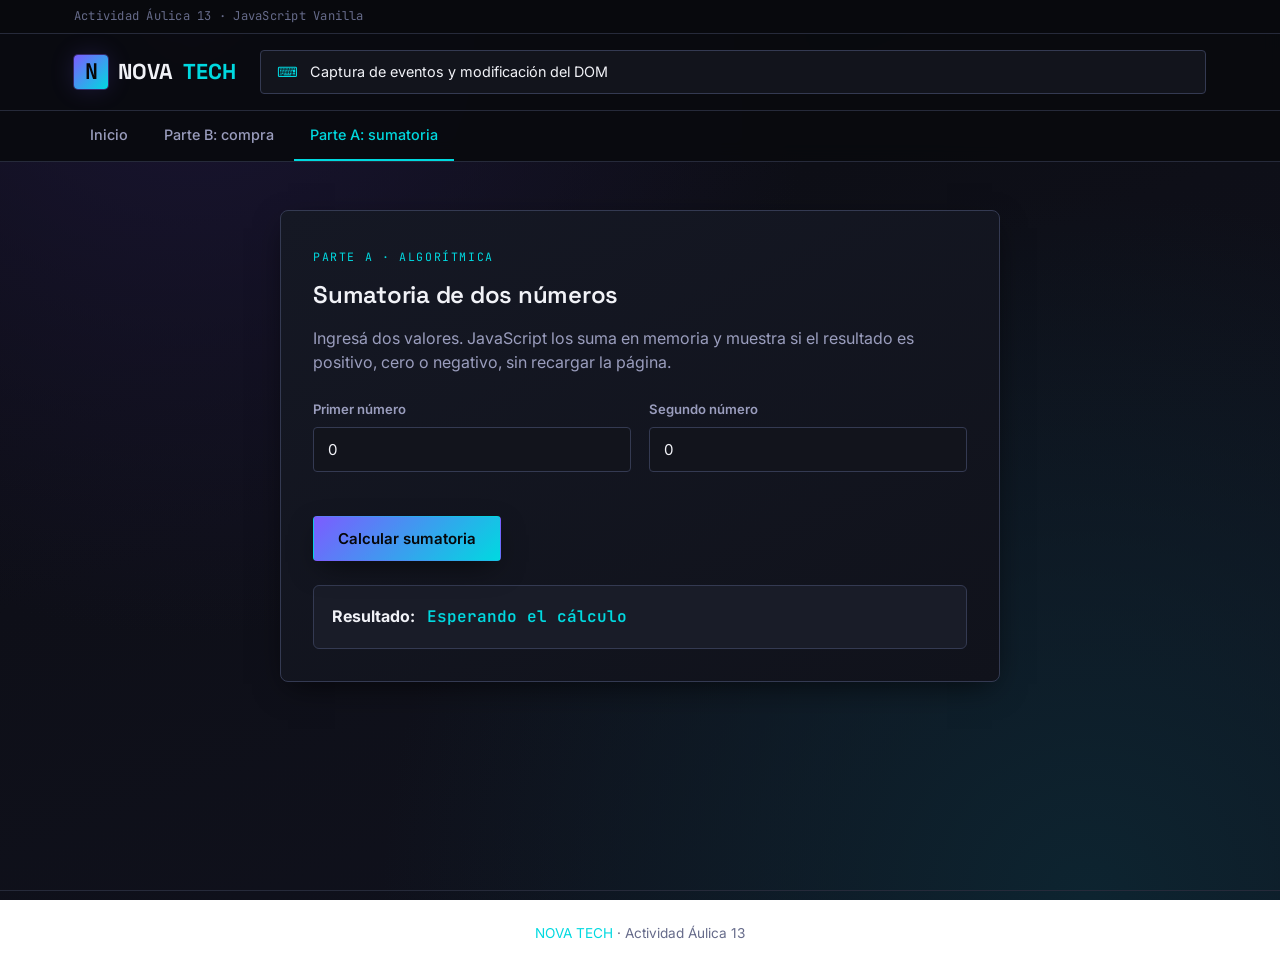
==== algoritmica.html @ 80428c77 "Agregar algoritmica.html" ====
<!DOCTYPE html>
<html lang="es">
<head>
  <meta charset="UTF-8">
  <meta name="viewport" content="width=device-width, initial-scale=1.0">
  <title>Nova Tech — Actividad JavaScript</title>
  <link rel="stylesheet" href="estilos.css">
</head>
<body>
  <header class="site-header">
    <div class="utility-bar">
      <div class="utility-bar-inner">
        <span>Actividad Áulica 13 · JavaScript Vanilla</span>
      </div>
    </div>
    <div class="header-main">
      <div class="header-main-inner">
        <a href="index.html" class="brand">
          <span class="brand-mark">N</span>
          NOVA <span class="accent">TECH</span>
        </a>
        <div class="search-bar">
          <span class="search-icon">⌨️</span>
          <input type="text" value="Captura de eventos y modificación del DOM" readonly>
        </div>
      </div>
    </div>
    <nav class="navbar">
      <div class="navbar-inner">
        <a href="index.html">Inicio</a>
        <a href="comprar.html">Parte B: compra</a>
        <a href="algoritmica.html" class="active">Parte A: sumatoria</a>
      </div>
    </nav>
  </header>

  <main class="page-shell">
    <section class="algorithm-card" aria-labelledby="titulo-algoritmica">
      <span class="eyebrow">Parte A · Algorítmica</span>
      <h1 id="titulo-algoritmica">Sumatoria de dos números</h1>
      <p>Ingresá dos valores. JavaScript los suma en memoria y muestra si el resultado es positivo, cero o negativo, sin recargar la página.</p>

      <div class="algorithm-grid">
        <div class="form-field">
          <label for="numero1">Primer número</label>
          <input type="number" id="numero1" value="0">
        </div>

        <div class="form-field">
          <label for="numero2">Segundo número</label>
          <input type="number" id="numero2" value="0">
        </div>
      </div>

      <button type="button" id="calcular" class="btn btn-primary">Calcular sumatoria</button>

      <div class="result-box" aria-live="polite">
        <strong>Resultado:</strong>
        <span id="resultado" class="cero">Esperando el cálculo</span>
      </div>
    </section>
  </main>

  <footer class="site-footer">
    <span class="accent">NOVA TECH</span> · Actividad Áulica 13
  </footer>

  <script src="algoritmica.js"></script>
</body>
</html>
---- estilos.css ----
@import url('https://fonts.googleapis.com/css2?family=Space+Grotesk:wght@500;600;700&family=Inter:wght@400;500;600&family=JetBrains+Mono:wght@500;600&display=swap');

:root {
    --bg-0: #08090d;
  --bg-1: #0d0f16;
  --bg-2: #14172202;
  --surface: #12141c;
  --surface-2: #191c28;
  --surface-3: #1f2330;
  --border: #262a3a;
  --border-strong: #343a52;

  --text-primary: #f1f2f7;
  --text-secondary: #9a9dbd;
  --text-muted: #666b8a;

  --accent-violet: #7c5cff;
  --accent-violet-dim: #5a41c9;
  --accent-cyan: #00d9e0;
  --accent-cyan-dim: #00a3a8;

  --gradient-accent: linear-gradient(135deg, var(--accent-violet) 0%, var(--accent-cyan) 100%);
  --gradient-accent-hover: linear-gradient(135deg, #8f74ff 0%, #1de8ef 100%);
  --gradient-page: radial-gradient(circle at 15% 0%, #1a1533 0%, transparent 45%),
                    radial-gradient(circle at 85% 100%, #0d2430 0%, transparent 50%),
                    linear-gradient(160deg, #0a0b10 0%, #0e0f18 45%, #10121e 100%);
  --gradient-card: linear-gradient(155deg, #151824 0%, #10121b 100%);
  --gradient-hero: linear-gradient(135deg, #191233 0%, #0c1220 55%, #081018 100%);

  --radius-sm: 4px;
  --radius-md: 6px;
  --radius-lg: 8px;

  --shadow-float: 0 10px 30px -8px rgba(0, 0, 0, 0.65);
  --shadow-float-strong: 0 18px 45px -10px rgba(0, 0, 0, 0.75);
  --glow-violet: 0 0 0 1px rgba(124, 92, 255, 0.35), 0 0 24px rgba(124, 92, 255, 0.18);
  --glow-cyan: 0 0 0 1px rgba(0, 217, 224, 0.35), 0 0 24px rgba(0, 217, 224, 0.15);
}

* {
  box-sizing: border-box;
}

html {
  scroll-behavior: smooth;
}

body {
  margin: 0;
  font-family: 'Inter', system-ui, sans-serif;
  background: var(--gradient-page);
  background-attachment: fixed;
  color: var(--text-primary);
  line-height: 1.55;
  min-height: 100vh;
}

h1, h2, h3, h4 {
  font-family: 'Space Grotesk', 'Inter', sans-serif;
  font-weight: 600;
  letter-spacing: -0.01em;
  margin: 0 0 0.5em 0;
  color: var(--text-primary);
}

p {
  margin: 0 0 1em 0;
  color: var(--text-secondary);
}

a {
  color: inherit;
  text-decoration: none;
}

img {
  max-width: 100%;
  display: block;
}

.mono {
  font-family: 'JetBrains Mono', ui-monospace, monospace;
}

.page-shell {
  max-width: 1180px;
  margin: 0 auto;
  padding: 0 24px 80px;
}

.section-heading {
  display: flex;
  align-items: baseline;
  justify-content: space-between;
  gap: 16px;
  margin: 48px 0 24px;
  flex-wrap: wrap;
}

.section-heading .tag {
  color: var(--accent-cyan);
}

.eyebrow {
  font-family: 'JetBrains Mono', ui-monospace, monospace;
  font-size: 0.72rem;
  letter-spacing: 0.14em;
  text-transform: uppercase;
  color: var(--accent-cyan);
  display: inline-block;
  margin-bottom: 10px;
}

.site-header {
  position: sticky;
  top: 0;
  z-index: 50;
  background: rgba(9, 10, 15, 0.92);
  backdrop-filter: blur(10px);
  border-bottom: 1px solid var(--border);
}

.utility-bar {
  border-bottom: 1px solid var(--border);
  background: var(--bg-0);
}

.utility-bar-inner {
  max-width: 1180px;
  margin: 0 auto;
  padding: 7px 24px;
  display: flex;
  gap: 24px;
  flex-wrap: wrap;
  font-size: 0.76rem;
  color: var(--text-muted);
  font-family: 'JetBrains Mono', monospace;
  letter-spacing: 0.02em;
}

.utility-bar-inner span {
  white-space: nowrap;
}

.header-main-inner {
  max-width: 1180px;
  margin: 0 auto;
  padding: 16px 24px;
  display: flex;
  align-items: center;
  gap: 24px;
  flex-wrap: wrap;
}

.brand {
  display: flex;
  align-items: center;
  gap: 10px;
  font-family: 'Space Grotesk', sans-serif;
  font-weight: 700;
  font-size: 1.35rem;
  color: var(--text-primary);
  flex-shrink: 0;
}

.brand-mark {
  width: 34px;
  height: 34px;
  border-radius: var(--radius-sm);
  background: var(--gradient-accent);
  display: flex;
  align-items: center;
  justify-content: center;
  font-family: 'JetBrains Mono', monospace;
  font-weight: 700;
  color: #060608;
  box-shadow: var(--glow-violet);
}

.brand span.accent {
  color: var(--accent-cyan);
}

.search-bar {
  flex: 1 1 260px;
  display: flex;
  align-items: center;
  gap: 10px;
  background: var(--surface);
  border: 1px solid var(--border-strong);
  border-radius: var(--radius-sm);
  padding: 10px 16px;
  min-width: 180px;
}

.search-bar input {
  flex: 1;
  background: transparent;
  border: none;
  outline: none;
  color: var(--text-primary);
  font-family: 'Inter', sans-serif;
  font-size: 0.9rem;
}

.search-bar input::placeholder {
  color: var(--text-muted);
}

.search-bar .search-icon {
  color: var(--accent-cyan);
  font-size: 0.9rem;
}

.header-actions {
  display: flex;
  align-items: center;
  gap: 10px;
  flex-shrink: 0;
}

.header-action {
  display: flex;
  align-items: center;
  gap: 8px;
  padding: 9px 16px;
  border-radius: var(--radius-sm);
  font-size: 0.86rem;
  font-weight: 600;
  color: var(--text-secondary);
  border: 1px solid var(--border-strong);
  transition: all 0.15s ease;
  white-space: nowrap;
}

.header-action:hover {
  color: var(--text-primary);
  border-color: var(--accent-cyan);
}

.header-action.cart {
  background: var(--gradient-accent);
  color: #06070a;
  border-color: transparent;
}

.header-action.cart:hover {
  background: var(--gradient-accent-hover);
  box-shadow: var(--glow-violet);
}

.navbar {
  border-top: 1px solid var(--border);
}

.navbar-inner {
  max-width: 1180px;
  margin: 0 auto;
  padding: 0 24px;
  display: flex;
  gap: 4px;
  flex-wrap: wrap;
}

.navbar-inner > a,
.nav-item > a {
  display: inline-block;
  padding: 13px 16px;
  font-size: 0.9rem;
  font-weight: 500;
  color: var(--text-secondary);
  border-bottom: 2px solid transparent;
  transition: all 0.15s ease;
}

.navbar-inner > a:hover,
.nav-item > a:hover {
  color: var(--text-primary);
  background: var(--surface-2);
}

.navbar-inner > a.active {
  color: var(--accent-cyan);
  border-bottom-color: var(--accent-cyan);
}

.nav-item {
  position: relative;
}

.nav-item .dropdown-menu {
  position: absolute;
  top: 100%;
  left: 0;
  min-width: 220px;
  background: var(--surface-2);
  border: 1px solid var(--border-strong);
  border-radius: 0 0 var(--radius-md) var(--radius-md);
  box-shadow: var(--shadow-float-strong);
  opacity: 0;
  visibility: hidden;
  transform: translateY(-6px);
  transition: opacity 0.15s ease, transform 0.15s ease, visibility 0.15s;
  z-index: 60;
}

.nav-item:hover .dropdown-menu,
.nav-item:focus-within .dropdown-menu {
  opacity: 1;
  visibility: visible;
  transform: translateY(0);
}

.dropdown-menu a {
  display: block;
  padding: 12px 18px;
  font-size: 0.88rem;
  color: var(--text-secondary);
  border-bottom: 1px solid var(--border);
}

.dropdown-menu a:last-child {
  border-bottom: none;
}

.dropdown-menu a:hover {
  color: var(--accent-cyan);
  background: var(--surface-3);
}

.btn {
  display: inline-flex;
  align-items: center;
  justify-content: center;
  gap: 8px;
  padding: 12px 24px;
  border-radius: var(--radius-sm);
  font-family: 'Inter', sans-serif;
  font-weight: 600;
  font-size: 0.94rem;
  border: 1px solid transparent;
  cursor: pointer;
  transition: transform 0.15s ease, box-shadow 0.15s ease, background 0.15s ease;
}

.btn-primary {
  background: var(--gradient-accent);
  color: #06070a;
  box-shadow: var(--shadow-float);
}

.btn-primary:hover {
  background: var(--gradient-accent-hover);
  box-shadow: var(--glow-violet), var(--shadow-float);
  transform: translateY(-2px);
}

.btn-outline {
  background: transparent;
  border-color: var(--border-strong);
  color: var(--text-primary);
}

.btn-outline:hover {
  border-color: var(--accent-cyan);
  color: var(--accent-cyan);
}

.btn-block {
  width: 100%;
}

.hero {
  margin-top: 40px;
  border-radius: var(--radius-lg);
  background: var(--gradient-hero);
  border: 1px solid var(--border);
  box-shadow: var(--shadow-float-strong);
  padding: 64px 48px;
  display: grid;
  grid-template-columns: 1.1fr 0.9fr;
  gap: 40px;
  align-items: center;
  position: relative;
  overflow: hidden;
}

.hero::before {
  content: "";
  position: absolute;
  inset: 0;
  background: radial-gradient(circle at 80% 20%, rgba(0, 217, 224, 0.12), transparent 55%);
  pointer-events: none;
}

.hero h1 {
  font-size: clamp(2rem, 4vw, 3rem);
  line-height: 1.08;
  margin-bottom: 18px;
}

.hero p.lead {
  font-size: 1.05rem;
  max-width: 46ch;
  margin-bottom: 28px;
}

.hero-actions {
  display: flex;
  gap: 14px;
  flex-wrap: wrap;
}

.hero-visual {
  border-radius: var(--radius-md);
  overflow: hidden;
  border: 1px solid var(--border-strong);
  box-shadow: var(--shadow-float);
  position: relative;
}

.hero-visual img {
  width: 100%;
  height: 360px;
  object-fit: cover;
}

.stat-strip {
  display: grid;
  grid-template-columns: repeat(4, 1fr);
  gap: 18px;
  margin-top: 56px;
}

.stat-box {
  background: var(--gradient-card);
  border: 1px solid var(--border);
  border-radius: var(--radius-md);
  padding: 22px;
  box-shadow: var(--shadow-float);
}

.stat-box .num {
  font-family: 'Space Grotesk', sans-serif;
  font-size: 1.6rem;
  font-weight: 700;
  color: var(--accent-cyan);
}

.stat-box .label {
  color: var(--text-muted);
  font-size: 0.85rem;
  margin-top: 4px;
}

.featured-card {
  display: grid;
  grid-template-columns: 320px 1fr;
  gap: 32px;
  background: var(--gradient-card);
  border: 1px solid var(--border);
  border-radius: var(--radius-lg);
  padding: 28px;
  box-shadow: var(--shadow-float-strong);
  align-items: center;
}

.featured-card img {
  border-radius: var(--radius-md);
  border: 1px solid var(--border-strong);
  width: 100%;
  height: 260px;
  object-fit: cover;
}

.badge {
  display: inline-block;
  font-family: 'JetBrains Mono', monospace;
  font-size: 0.72rem;
  letter-spacing: 0.08em;
  text-transform: uppercase;
  padding: 5px 10px;
  border-radius: var(--radius-sm);
  background: rgba(124, 92, 255, 0.15);
  color: #b8a6ff;
  border: 1px solid rgba(124, 92, 255, 0.35);
  margin-bottom: 12px;
}

.price {
  font-family: 'JetBrains Mono', monospace;
  font-weight: 600;
  font-size: 1.6rem;
  color: var(--accent-cyan);
  margin: 14px 0 20px;
}

.price.small {
  font-size: 1.15rem;
}

.product-grid {
  display: grid;
  grid-template-columns: repeat(auto-fill, minmax(250px, 1fr));
  gap: 24px;
}

.product-card {
  background: var(--gradient-card);
  border: 1px solid var(--border);
  border-radius: var(--radius-md);
  overflow: hidden;
  box-shadow: var(--shadow-float);
  transition: transform 0.15s ease, box-shadow 0.15s ease, border-color 0.15s ease;
}

.product-card:hover {
  transform: translateY(-4px);
  border-color: var(--accent-violet-dim);
  box-shadow: var(--glow-violet), var(--shadow-float-strong);
}

.product-card img {
  width: 100%;
  height: 190px;
  object-fit: cover;
  border-bottom: 1px solid var(--border);
}

.product-card .body {
  padding: 18px 20px 22px;
}

.product-card .category {
  font-family: 'JetBrains Mono', monospace;
  font-size: 0.7rem;
  text-transform: uppercase;
  letter-spacing: 0.08em;
  color: var(--text-muted);
  margin-bottom: 6px;
}

.product-card h2 {
  font-size: 1.05rem;
  font-weight: 600;
  margin-bottom: 8px;
}

.product-card .stock {
  font-size: 0.82rem;
  color: var(--text-muted);
  margin-top: 6px;
}

.product-card .card-actions {
  display: flex;
  gap: 8px;
  margin-top: 16px;
}

.product-card .card-actions .btn {
  flex: 1;
  padding: 9px 10px;
  font-size: 0.82rem;
}

.table-wrap {
  background: var(--surface);
  border: 1px solid var(--border);
  border-radius: var(--radius-md);
  overflow: hidden;
  box-shadow: var(--shadow-float);
}

table.catalog {
  width: 100%;
  border-collapse: collapse;
}

table.catalog thead th {
  text-align: left;
  font-family: 'JetBrains Mono', monospace;
  font-size: 0.72rem;
  letter-spacing: 0.08em;
  text-transform: uppercase;
  color: var(--accent-cyan);
  background: var(--surface-3);
  padding: 16px 20px;
  border-bottom: 1px solid var(--border-strong);
}

table.catalog tbody td {
  padding: 16px 20px;
  border-bottom: 1px solid var(--border);
  color: var(--text-secondary);
  font-size: 0.94rem;
}

table.catalog tbody tr:last-child td {
  border-bottom: none;
}

table.catalog tbody tr:hover {
  background: var(--surface-2);
}

table.catalog td.name {
  color: var(--text-primary);
  font-weight: 500;
}

table.catalog td.price {
  font-family: 'JetBrains Mono', monospace;
  color: var(--accent-cyan);
  font-weight: 600;
  font-size: 0.94rem;
}

.stock-pill {
  display: inline-block;
  padding: 3px 10px;
  border-radius: var(--radius-sm);
  font-size: 0.78rem;
  font-family: 'JetBrains Mono', monospace;
  background: rgba(0, 217, 224, 0.12);
  color: var(--accent-cyan);
  border: 1px solid rgba(0, 217, 224, 0.3);
}

.stock-pill.low {
  background: rgba(255, 107, 107, 0.12);
  color: #ff8f8f;
  border-color: rgba(255, 107, 107, 0.3);
}

.product-detail {
  display: grid;
  grid-template-columns: 1fr 1fr;
  gap: 44px;
  margin-top: 44px;
  align-items: start;
}

.product-detail .gallery img {
  width: 100%;
  height: 440px;
  object-fit: cover;
  border-radius: var(--radius-lg);
  border: 1px solid var(--border-strong);
  box-shadow: var(--shadow-float-strong);
}

.product-detail h1 {
  font-size: 2.1rem;
}

.spec-table {
  width: 100%;
  border-collapse: collapse;
  margin: 24px 0;
  background: var(--surface);
  border: 1px solid var(--border);
  border-radius: var(--radius-md);
  overflow: hidden;
}

.spec-table tr td {
  padding: 12px 18px;
  border-bottom: 1px solid var(--border);
  font-size: 0.9rem;
}

.spec-table tr:last-child td {
  border-bottom: none;
}

.spec-table td.spec-key {
  color: var(--text-muted);
  font-family: 'JetBrains Mono', monospace;
  font-size: 0.78rem;
  text-transform: uppercase;
  letter-spacing: 0.05em;
  width: 40%;
}

.spec-table td.spec-val {
  color: var(--text-primary);
}

.checkout-layout {
  max-width: 1120px;
  margin: 44px auto 0;
  display: grid;
  grid-template-columns: 1fr 380px;
  gap: 32px;
  align-items: start;
}

.form-shell {
  background: var(--gradient-card);
  border: 1px solid var(--border);
  border-radius: var(--radius-lg);
  padding: 40px;
  box-shadow: var(--shadow-float-strong);
}

.form-grid {
  display: grid;
  grid-template-columns: 1fr 1fr;
  gap: 20px;
}

.form-field {
  display: flex;
  flex-direction: column;
  gap: 8px;
  margin-bottom: 20px;
}

.form-field.full {
  grid-column: 1 / -1;
}

.form-field label {
  font-size: 0.82rem;
  font-weight: 600;
  color: var(--text-secondary);
}

.form-field input,
.form-field select,
.form-field textarea {
  background: var(--surface);
  border: 1px solid var(--border-strong);
  border-radius: var(--radius-sm);
  padding: 12px 14px;
  color: var(--text-primary);
  font-family: 'Inter', sans-serif;
  font-size: 0.94rem;
  outline: none;
  transition: border-color 0.15s ease, box-shadow 0.15s ease;
}

.form-field input:focus,
.form-field select:focus,
.form-field textarea:focus {
  border-color: var(--accent-cyan);
  box-shadow: var(--glow-cyan);
}

fieldset {
  border: 1px solid var(--border);
  border-radius: var(--radius-md);
  padding: 20px;
  margin: 0 0 24px 0;
}

fieldset legend {
  font-family: 'JetBrains Mono', monospace;
  font-size: 0.75rem;
  text-transform: uppercase;
  letter-spacing: 0.08em;
  color: var(--accent-cyan);
  padding: 0 8px;
}

.order-line {
  display: grid;
  grid-template-columns: 1fr 90px 110px;
  gap: 14px;
  align-items: center;
  padding: 12px 0;
  border-bottom: 1px solid var(--border);
}

.order-line:last-of-type {
  border-bottom: none;
}

.order-line .item-name {
  font-size: 0.92rem;
  color: var(--text-primary);
}

.order-line .item-price {
  font-family: 'JetBrains Mono', monospace;
  font-size: 0.85rem;
  color: var(--text-muted);
}

.order-line input[type="number"] {
  width: 100%;
  min-width: 0;
  max-width: 100%;
  box-sizing: border-box;
  background: var(--surface);
  border: 1px solid var(--border-strong);
  border-radius: var(--radius-sm);
  padding: 8px 6px;
  color: var(--text-primary);
  font-family: 'Inter', sans-serif;
  font-size: 0.88rem;
  text-align: center;
  outline: none;
}

.order-line input[type="number"]:focus {
  border-color: var(--accent-cyan);
  box-shadow: var(--glow-cyan);
}

.form-note {
  font-size: 0.8rem;
  color: var(--text-muted);
  margin-top: 4px;
}

.order-summary {
  position: sticky;
  top: 108px;
  background: var(--gradient-card);
  border: 1px solid var(--border);
  border-radius: var(--radius-lg);
  padding: 26px;
  box-shadow: var(--shadow-float-strong);
}

.order-summary h2 {
  font-size: 1.15rem;
  margin-bottom: 4px;
}

.recap-row {
  display: flex;
  justify-content: space-between;
  padding: 10px 0;
  border-bottom: 1px solid var(--border);
  font-size: 0.9rem;
}

.recap-row span:first-child {
  color: var(--text-secondary);
}

.recap-row span:last-child {
  font-family: 'JetBrains Mono', monospace;
  color: var(--text-primary);
  font-weight: 600;
}

.order-total {
  display: flex;
  justify-content: space-between;
  align-items: baseline;
  margin-top: 18px;
  padding-top: 18px;
  border-top: 1px solid var(--border-strong);
}

.order-total .label {
  color: var(--text-secondary);
  font-size: 0.88rem;
}

.order-total .value {
  font-family: 'JetBrains Mono', monospace;
  font-weight: 700;
  font-size: 1.3rem;
  color: var(--accent-cyan);
}

.modal-overlay {
  position: fixed;
  inset: 0;
  z-index: 300;
  display: flex;
  align-items: center;
  justify-content: center;
  padding: 20px;
  background: rgba(5, 6, 10, 0.78);
  backdrop-filter: blur(4px);
  opacity: 0;
  visibility: hidden;
  transition: opacity 0.2s ease, visibility 0.2s ease;
}

.modal-overlay:target {
  opacity: 1;
  visibility: visible;
}

.modal-card {
  width: 100%;
  max-width: 460px;
  background: var(--gradient-card);
  border: 1px solid var(--border-strong);
  border-radius: var(--radius-lg);
  box-shadow: var(--shadow-float-strong);
  padding: 32px;
  transform: translateY(14px);
  transition: transform 0.2s ease;
}

.modal-overlay:target .modal-card {
  transform: translateY(0);
}

.modal-card .badge {
  margin-bottom: 8px;
}

.modal-summary {
  width: 100%;
  border-collapse: collapse;
  margin: 18px 0;
}

.modal-summary td {
  padding: 8px 0;
  font-size: 0.88rem;
  color: var(--text-secondary);
  border-bottom: 1px solid var(--border);
}

.modal-summary tr:last-child td {
  border-bottom: none;
}

.modal-summary td.qty,
.modal-summary td.amount {
  text-align: right;
  font-family: 'JetBrains Mono', monospace;
  color: var(--text-primary);
}

.modal-summary tr.total td {
  padding-top: 14px;
  border-top: 1px solid var(--border-strong);
  border-bottom: none;
  font-weight: 700;
  color: var(--accent-cyan);
  font-size: 1.05rem;
}

.modal-actions {
  display: flex;
  gap: 12px;
  margin-top: 8px;
}

.modal-actions .btn {
  flex: 1;
}

.rating-block {
  margin: 4px 0 20px;
}

.rating-group {
  display: flex;
  gap: 10px;
  margin-top: 10px;
}

.rating-group input[type="radio"] {
  position: absolute;
  opacity: 0;
  width: 0;
  height: 0;
}

.rating-group label {
  width: 38px;
  height: 38px;
  display: flex;
  align-items: center;
  justify-content: center;
  border: 1px solid var(--border-strong);
  border-radius: var(--radius-sm);
  color: var(--text-secondary);
  font-family: 'JetBrains Mono', monospace;
  font-weight: 600;
  cursor: pointer;
  transition: all 0.15s ease;
}

.rating-group input[type="radio"]:checked + label {
  background: var(--gradient-accent);
  color: #06070a;
  border-color: transparent;
  box-shadow: var(--glow-violet);
}

.promo-banner {
  display: grid;
  grid-template-columns: 1.1fr 1fr;
  align-items: stretch;
  background: var(--gradient-card);
  border: 1px solid var(--border);
  border-radius: var(--radius-lg);
  box-shadow: var(--shadow-float);
  overflow: hidden;
  margin-bottom: 22px;
  transition: box-shadow 0.2s ease, border-color 0.2s ease;
}

.promo-banner:hover {
  border-color: var(--accent-violet-dim);
  box-shadow: var(--glow-violet), var(--shadow-float-strong);
}

.promo-banner .promo-text {
  padding: 40px 44px;
  display: flex;
  flex-direction: column;
  justify-content: center;
}

.promo-banner .promo-text h3 {
  font-size: 1.5rem;
  margin-bottom: 10px;
}

.promo-banner .promo-text p {
  max-width: 42ch;
  margin-bottom: 20px;
}

.promo-banner .promo-image {
  min-height: 220px;
}

.promo-banner .promo-image img {
  width: 100%;
  height: 100%;
  object-fit: cover;
}

.filter-tabs {
  display: flex;
  gap: 8px;
  flex-wrap: wrap;
  margin: 0 0 28px;
}

.filter-tabs a {
  padding: 8px 16px;
  border-radius: var(--radius-sm);
  border: 1px solid var(--border-strong);
  font-size: 0.86rem;
  font-weight: 600;
  color: var(--text-secondary);
  transition: all 0.15s ease;
}

.filter-tabs a:hover {
  color: var(--text-primary);
  border-color: var(--accent-cyan);
}

.filter-tabs a.tab-todos {
  color: var(--text-primary);
  background: var(--surface-2);
  border-color: var(--accent-violet-dim);
}

#audio:target ~ .filter-tabs .tab-todos,
#perifericos:target ~ .filter-tabs .tab-todos,
#carga:target ~ .filter-tabs .tab-todos,
#accesorios:target ~ .filter-tabs .tab-todos {
  background: transparent;
  border-color: var(--border-strong);
  color: var(--text-secondary);
}

#audio:target ~ .filter-tabs .tab-audio,
#perifericos:target ~ .filter-tabs .tab-perifericos,
#carga:target ~ .filter-tabs .tab-carga,
#accesorios:target ~ .filter-tabs .tab-accesorios {
  background: var(--surface-2);
  border-color: var(--accent-violet-dim);
  color: var(--text-primary);
}

#audio:target ~ .product-grid .product-card:not(.cat-audio),
#audio:target ~ .table-wrap tr.cat-row:not(.cat-audio) {
  display: none;
}

#perifericos:target ~ .product-grid .product-card:not(.cat-perifericos),
#perifericos:target ~ .table-wrap tr.cat-row:not(.cat-perifericos) {
  display: none;
}

#carga:target ~ .product-grid .product-card:not(.cat-carga),
#carga:target ~ .table-wrap tr.cat-row:not(.cat-carga) {
  display: none;
}

#accesorios:target ~ .product-grid .product-card:not(.cat-accesorios),
#accesorios:target ~ .table-wrap tr.cat-row:not(.cat-accesorios) {
  display: none;
}

.login-shell {
  max-width: 420px;
  margin: 64px auto 0;
}

.login-footer-note {
  text-align: center;
  margin-top: 18px;
  font-size: 0.85rem;
  color: var(--text-muted);
}

.login-footer-note a {
  color: var(--accent-cyan);
  font-weight: 600;
}

.site-footer {
  border-top: 1px solid var(--border);
  margin-top: 80px;
  padding: 32px 24px;
  text-align: center;
  color: var(--text-muted);
  font-size: 0.85rem;
}

.site-footer span.accent {
  color: var(--accent-cyan);
}

@media (max-width: 860px) {
  .hero {
    grid-template-columns: 1fr;
    padding: 40px 26px;
  }
  .featured-card {
    grid-template-columns: 1fr;
  }
  .product-detail {
    grid-template-columns: 1fr;
  }
  .stat-strip {
    grid-template-columns: repeat(2, 1fr);
  }
  .form-grid {
    grid-template-columns: 1fr;
  }
  .order-line {
    grid-template-columns: 1fr auto auto;
  }
  .checkout-layout {
    grid-template-columns: 1fr;
  }
  .order-summary {
    position: static;
  }
  .promo-banner {
    grid-template-columns: 1fr;
  }
  .promo-banner .promo-image {
    order: -1;
    min-height: 180px;
  }
  .header-main-inner {
    justify-content: center;
  }
  .navbar-inner {
    justify-content: center;
  }
}

@media (max-width: 520px) {
  .promo-banner .promo-text {
    padding: 28px 24px;
  }
  .utility-bar-inner {
    justify-content: center;
    text-align: center;
  }
  .form-shell {
    padding: 24px 20px;
  }
  fieldset {
    padding: 16px;
  }
  .order-line {
    grid-template-columns: 1fr;
    justify-items: start;
    gap: 6px;
    padding: 14px 0;
  }
  .order-line input[type="number"] {
    max-width: 90px;
  }
  .modal-overlay {
    padding: 12px;
  }
  .modal-card {
    padding: 22px;
  }
  .modal-summary td {
    font-size: 0.8rem;
  }
}

@supports (animation-timeline: view()) {
  .stat-box,
  .featured-card,
  .promo-banner,
  .product-card,
  .product-detail,
  .form-shell,
  .login-shell {
    opacity: 0;
    animation: reveal-card linear both;
    animation-timeline: view();
    animation-range: entry 0% cover 30%;
  }

  @keyframes reveal-card {
    from {
      opacity: 0;
      transform: translateY(32px);
    }
    to {
      opacity: 1;
      transform: translateY(0);
    }
  }
}

.ticket {
  border: 1px dashed var(--border-strong);
  border-radius: var(--radius-sm);
  background: var(--surface);
  padding: 22px;
  margin: 18px 0;
}

.ticket-header {
  text-align: center;
  padding-bottom: 14px;
  margin-bottom: 14px;
  border-bottom: 1px dashed var(--border-strong);
}

.ticket-header .brand-mark {
  margin: 0 auto 10px;
}

.ticket-meta {
  font-family: 'JetBrains Mono', monospace;
  font-size: 0.78rem;
  color: var(--text-muted);
  margin-bottom: 2px;
}

@media print {
  body * {
    visibility: hidden;
  }
  #pedido-confirmado,
  #pedido-confirmado * {
    visibility: visible;
  }
  #pedido-confirmado {
    position: absolute;
    inset: 0;
    background: #ffffff;
    padding: 40px;
    opacity: 1 !important;
  }
  #pedido-confirmado .modal-card {
    box-shadow: none;
    border: none;
    max-width: 100%;
    background: #ffffff;
    color: #111111;
    transform: none !important;
  }
  #pedido-confirmado .badge,
  #pedido-confirmado .modal-actions,
  #pedido-confirmado .rating-block,
  #pedido-confirmado .close-hint {
    display: none;
  }
  #pedido-confirmado h2,
  #pedido-confirmado .ticket-meta,
  #pedido-confirmado p,
  #pedido-confirmado td {
    color: #111111 !important;
  }
  #pedido-confirmado .ticket {
    border-color: #999999;
  }
}


/* Actividad Áulica 13 - comportamiento con JavaScript */
.order-line {
  grid-template-columns: minmax(220px, 1fr) 80px minmax(145px, auto) minmax(175px, auto);
}

.item-subtotal {
  color: var(--accent-cyan);
  text-align: right;
  font-size: 0.86rem;
}

.item-subtotal strong {
  color: var(--text-primary);
}

.algorithm-card {
  max-width: 720px;
  margin: 48px auto;
  padding: 32px;
  background: var(--gradient-card);
  border: 1px solid var(--border-strong);
  border-radius: var(--radius-lg);
  box-shadow: var(--shadow-float);
}

.algorithm-grid {
  display: grid;
  grid-template-columns: 1fr 1fr;
  gap: 18px;
  margin: 24px 0;
}

.result-box {
  margin-top: 24px;
  padding: 18px;
  border: 1px solid var(--border-strong);
  border-radius: var(--radius-md);
  background: var(--surface-2);
}

#resultado {
  display: inline-block;
  margin-left: 8px;
  font-family: 'JetBrains Mono', monospace;
  font-weight: 600;
}

#resultado.positivo { color: #63e6a5; }
#resultado.cero { color: var(--accent-cyan); }
#resultado.negativo { color: #ff7b91; }

@media (max-width: 860px) {
  .order-line {
    grid-template-columns: 1fr 76px;
  }

  .item-price,
  .item-subtotal {
    text-align: left;
  }
}

@media (max-width: 520px) {
  .algorithm-grid {
    grid-template-columns: 1fr;
  }

  .algorithm-card {
    padding: 22px;
  }
}
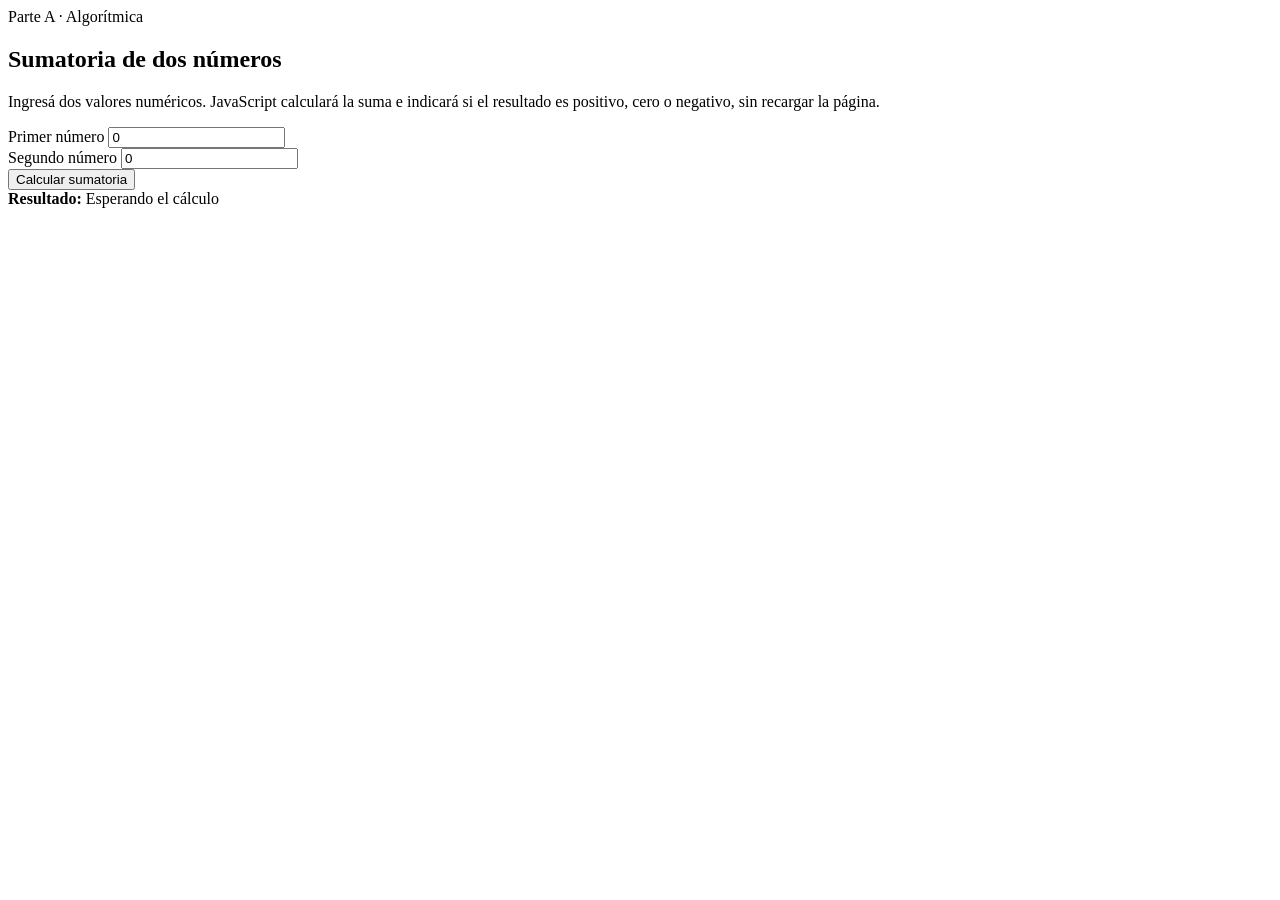
==== commit 56b9be8c: "Separar la Parte A de Nova Tech" ====
--- a/algoritmica.html
+++ b/algoritmica.html
@@ -3,68 +3,40 @@
 <head>
   <meta charset="UTF-8">
   <meta name="viewport" content="width=device-width, initial-scale=1.0">
-  <title>Nova Tech — Actividad JavaScript</title>
-  <link rel="stylesheet" href="estilos.css">
+  <title>Parte A — Sumatoria con JavaScript</title>
+  <link rel="stylesheet" href="algoritmica.css">
 </head>
 <body>
-  <header class="site-header">
-    <div class="utility-bar">
-      <div class="utility-bar-inner">
-        <span>Actividad Áulica 13 · JavaScript Vanilla</span>
-      </div>
-    </div>
-    <div class="header-main">
-      <div class="header-main-inner">
-        <a href="index.html" class="brand">
-          <span class="brand-mark">N</span>
-          NOVA <span class="accent">TECH</span>
-        </a>
-        <div class="search-bar">
-          <span class="search-icon">⌨️</span>
-          <input type="text" value="Captura de eventos y modificación del DOM" readonly>
-        </div>
-      </div>
-    </div>
-    <nav class="navbar">
-      <div class="navbar-inner">
-        <a href="index.html">Inicio</a>
-        <a href="comprar.html">Parte B: compra</a>
-        <a href="algoritmica.html" class="active">Parte A: sumatoria</a>
-      </div>
-    </nav>
-  </header>
+  <main class="contenedor">
+    <section class="tarjeta" aria-labelledby="titulo">
+      <span class="etiqueta">Parte A · Algorítmica</span>
+      <h1 id="titulo">Sumatoria de dos números</h1>
+      <p class="descripcion">
+        Ingresá dos valores numéricos. JavaScript calculará la suma e indicará
+        si el resultado es positivo, cero o negativo, sin recargar la página.
+      </p>
 
-  <main class="page-shell">
-    <section class="algorithm-card" aria-labelledby="titulo-algoritmica">
-      <span class="eyebrow">Parte A · Algorítmica</span>
-      <h1 id="titulo-algoritmica">Sumatoria de dos números</h1>
-      <p>Ingresá dos valores. JavaScript los suma en memoria y muestra si el resultado es positivo, cero o negativo, sin recargar la página.</p>
-
-      <div class="algorithm-grid">
-        <div class="form-field">
+      <div class="campos">
+        <div class="campo">
           <label for="numero1">Primer número</label>
           <input type="number" id="numero1" value="0">
         </div>
 
-        <div class="form-field">
+        <div class="campo">
           <label for="numero2">Segundo número</label>
           <input type="number" id="numero2" value="0">
         </div>
       </div>
 
-      <button type="button" id="calcular" class="btn btn-primary">Calcular sumatoria</button>
+      <button type="button" id="calcular">Calcular sumatoria</button>
 
-      <div class="result-box" aria-live="polite">
+      <div class="resultado-contenedor" aria-live="polite">
         <strong>Resultado:</strong>
         <span id="resultado" class="cero">Esperando el cálculo</span>
       </div>
     </section>
   </main>
 
-  <footer class="site-footer">
-    <span class="accent">NOVA TECH</span> · Actividad Áulica 13
-  </footer>
-
   <script src="algoritmica.js"></script>
 </body>
 </html>
